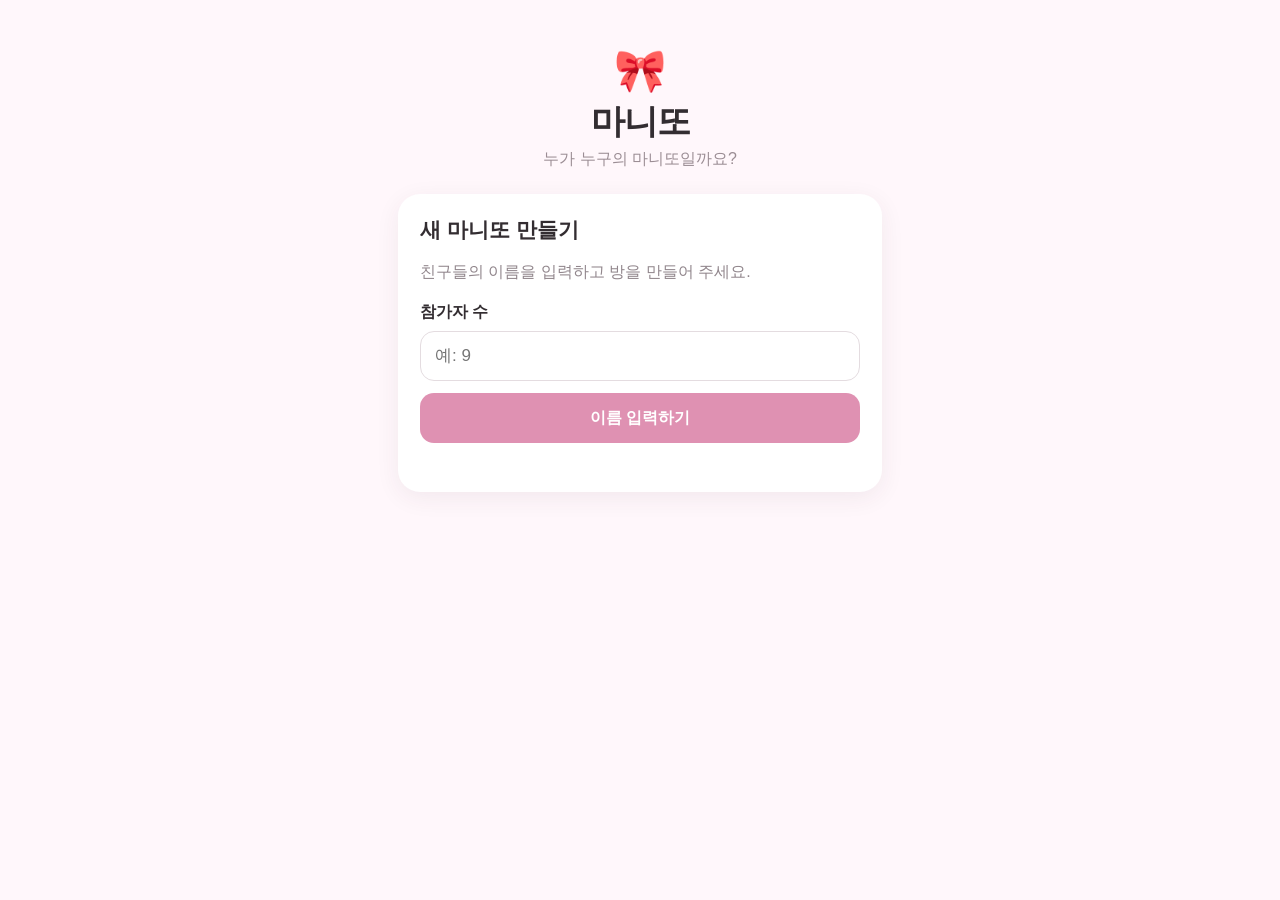
==== manitto/index.html @ 4a40ef9e "Add files via upload" ====
<!doctype html>
<html lang="ko">
<head>
  <meta charset="utf-8">
  <meta name="viewport" content="width=device-width,initial-scale=1,viewport-fit=cover">
  <meta name="theme-color" content="#fff7fb">
  <title>🎀 마니또</title>
  <link rel="stylesheet" href="style.css">
</head>
<body>
  <main class="app">
    <header>
      <div class="logo">🎀</div>
      <h1>마니또</h1>
      <p>누가 누구의 마니또일까요?</p>
    </header>

    <section id="home" class="card">
      <h2>새 마니또 만들기</h2>
      <p class="muted">친구들의 이름을 입력하고 방을 만들어 주세요.</p>
      <label>참가자 수</label>
      <input id="count" type="number" min="2" max="100" inputmode="numeric" placeholder="예: 9">
      <button id="makeNames" class="primary">이름 입력하기</button>
      <div id="homeError" class="error"></div>
    </section>

    <section id="names" class="card hidden">
      <h2>참가자 이름</h2>
      <div id="nameInputs"></div>
      <button id="draw" class="primary">🎲 마니또 돌리기</button>
      <div id="nameError" class="error"></div>
    </section>

    <section id="room" class="card hidden">
      <div class="room-badge">ROOM</div>
      <div id="roomCode" class="room-code"></div>
      <p class="muted">아래 주소를 친구들에게 공유하세요.</p>
      <button id="copyLink" class="secondary">🔗 방 링크 복사</button>
      <div class="divider"></div>
      <h2>내 마니또 확인</h2>
      <label>내 이름</label>
      <select id="personSelect"></select>
      <button id="reveal" class="primary">🤫 내 마니또 보기</button>
      <div id="result" class="result"></div>
      <p class="tiny">결과는 본인에게만 보여주세요 🤫</p>
      <button id="newGame" class="secondary">새 마니또 만들기</button>
    </section>

    <section id="loading" class="card hidden center">
      <div class="spinner">🎀</div>
      <p>잠시만요...</p>
    </section>
  </main>
  <script src="app.js"></script>
</body>
</html>
---- manitto/style.css ----
*{box-sizing:border-box;-webkit-tap-highlight-color:transparent}body{margin:0;background:#fff7fb;color:#332d31;font-family:-apple-system,BlinkMacSystemFont,"SF Pro Display","Apple SD Gothic Neo",sans-serif}.app{width:min(100%,520px);margin:auto;padding:28px 18px 48px}header{text-align:center;padding:18px 0 24px}.logo{font-size:42px}h1{font-size:34px;margin:4px 0 4px;letter-spacing:-1px}header p{margin:0;color:#9b8d94}h2{font-size:21px;margin:0 0 8px}.card{background:#fff;border-radius:22px;padding:22px;margin-bottom:16px;box-shadow:0 6px 24px rgba(75,45,60,.07)}.muted{color:#91868c;line-height:1.5}.tiny{font-size:13px;color:#aaa;text-align:center;margin:16px 0 0}label{display:block;font-weight:700;margin:18px 0 8px}input,select{width:100%;height:50px;border:1px solid #e4dce0;border-radius:14px;background:#fff;padding:0 14px;font-size:17px;outline:none}input:focus,select:focus{border-color:#df91b2}button{width:100%;height:50px;border:0;border-radius:14px;font-size:16px;font-weight:750;margin-top:12px;cursor:pointer}.primary{background:#df91b2;color:#fff}.secondary{background:#f4edf1;color:#655860}.hidden{display:none!important}.error{color:#c94e65;font-size:14px;margin-top:9px;min-height:18px}.name-row{display:flex;gap:8px;margin:8px 0}.name-row span{width:30px;display:flex;align-items:center;justify-content:center;color:#aaa}.name-row input{flex:1}.room-badge{text-align:center;font-size:11px;font-weight:800;letter-spacing:3px;color:#a58d98}.room-code{text-align:center;font-size:31px;font-weight:900;letter-spacing:5px;margin:7px 0 4px}.divider{height:1px;background:#eee7ea;margin:22px 0}.result{text-align:center;min-height:70px;margin-top:14px}.result .label{font-size:14px;color:#a09399}.result .name{font-size:29px;font-weight:900;margin-top:5px}.center{text-align:center}.spinner{font-size:38px;animation:spin 1.2s infinite alternate}@keyframes spin{to{transform:rotate(12deg) scale(1.08)}}.copied{background:#e9f6ed!important;color:#4d805a!important}
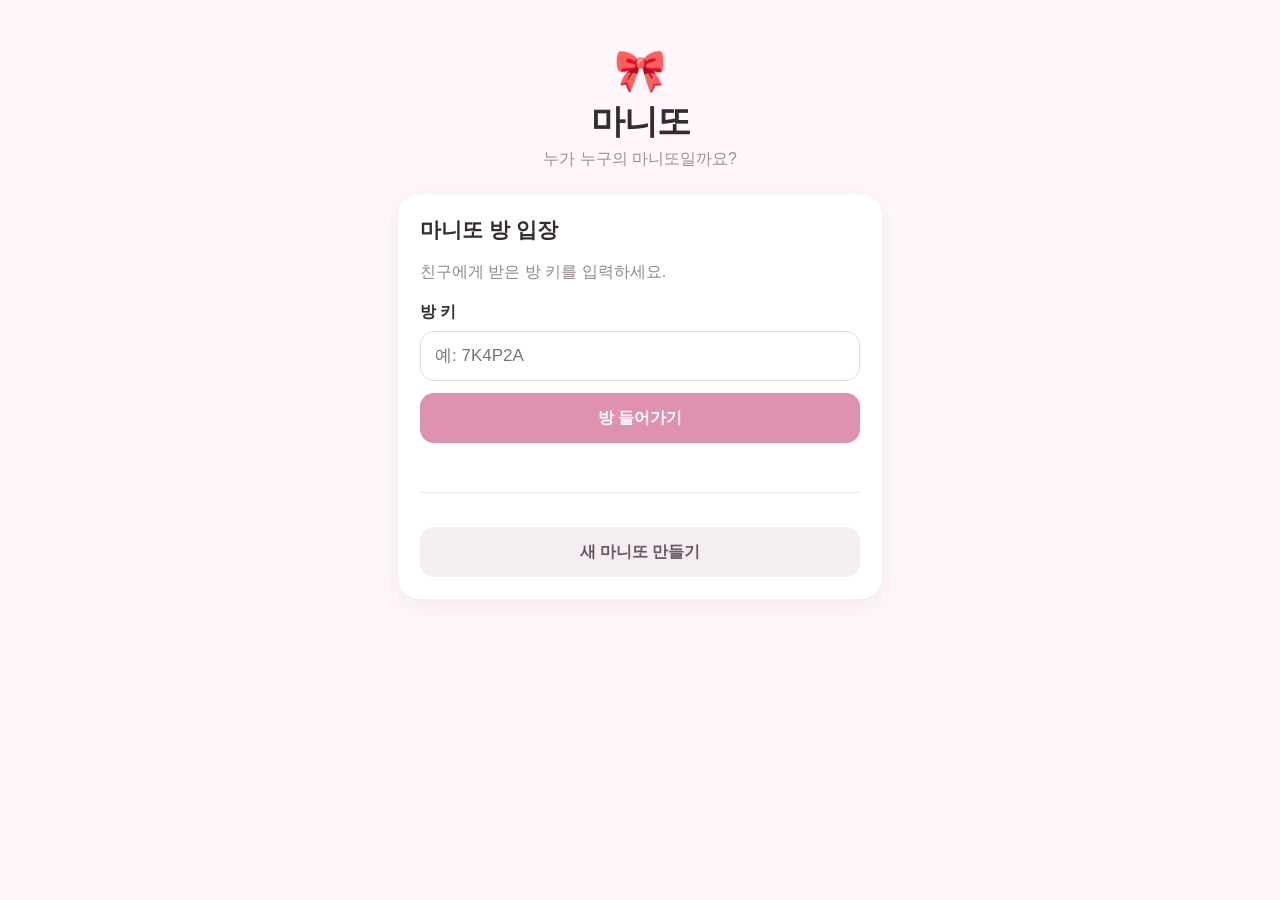
==== commit b80ef046: "update with room key" ====
--- a/manitto/index.html
+++ b/manitto/index.html
@@ -1,56 +1,52 @@
 <!doctype html>
 <html lang="ko">
 <head>
-  <meta charset="utf-8">
-  <meta name="viewport" content="width=device-width,initial-scale=1,viewport-fit=cover">
-  <meta name="theme-color" content="#fff7fb">
-  <title>🎀 마니또</title>
-  <link rel="stylesheet" href="style.css">
+<meta charset="utf-8">
+<meta name="viewport" content="width=device-width,initial-scale=1,viewport-fit=cover">
+<meta name="theme-color" content="#fff7fb">
+<title>🎀 마니또</title>
+<link rel="stylesheet" href="style.css">
 </head>
 <body>
-  <main class="app">
-    <header>
-      <div class="logo">🎀</div>
-      <h1>마니또</h1>
-      <p>누가 누구의 마니또일까요?</p>
-    </header>
+<main class="app">
+<header><div class="logo">🎀</div><h1>마니또</h1><p>누가 누구의 마니또일까요?</p></header>
 
-    <section id="home" class="card">
-      <h2>새 마니또 만들기</h2>
-      <p class="muted">친구들의 이름을 입력하고 방을 만들어 주세요.</p>
-      <label>참가자 수</label>
-      <input id="count" type="number" min="2" max="100" inputmode="numeric" placeholder="예: 9">
-      <button id="makeNames" class="primary">이름 입력하기</button>
-      <div id="homeError" class="error"></div>
-    </section>
+<section id="home" class="card">
+<h2>마니또 방 입장</h2><p class="muted">친구에게 받은 방 키를 입력하세요.</p>
+<label for="roomKey">방 키</label>
+<input id="roomKey" type="text" maxlength="6" autocapitalize="characters" autocomplete="off" placeholder="예: 7K4P2A">
+<button id="joinRoom" class="primary">방 들어가기</button>
+<div id="homeError" class="error"></div>
+<div class="divider"></div>
+<button id="createRoom" class="secondary">새 마니또 만들기</button>
+</section>
 
-    <section id="names" class="card hidden">
-      <h2>참가자 이름</h2>
-      <div id="nameInputs"></div>
-      <button id="draw" class="primary">🎲 마니또 돌리기</button>
-      <div id="nameError" class="error"></div>
-    </section>
+<section id="names" class="card hidden">
+<h2>새 마니또 만들기</h2><p class="muted">참가자 수와 이름을 입력하세요.</p>
+<label for="count">참가자 수</label>
+<input id="count" type="number" min="2" max="100" inputmode="numeric" placeholder="예: 9">
+<button id="makeNames" class="primary">이름 입력하기</button>
+<div id="nameInputs"></div>
+<button id="draw" class="primary hidden">🎲 마니또 돌리기</button>
+<div id="nameError" class="error"></div>
+<button id="backHome" class="secondary">← 방 키 입력으로 돌아가기</button>
+</section>
 
-    <section id="room" class="card hidden">
-      <div class="room-badge">ROOM</div>
-      <div id="roomCode" class="room-code"></div>
-      <p class="muted">아래 주소를 친구들에게 공유하세요.</p>
-      <button id="copyLink" class="secondary">🔗 방 링크 복사</button>
-      <div class="divider"></div>
-      <h2>내 마니또 확인</h2>
-      <label>내 이름</label>
-      <select id="personSelect"></select>
-      <button id="reveal" class="primary">🤫 내 마니또 보기</button>
-      <div id="result" class="result"></div>
-      <p class="tiny">결과는 본인에게만 보여주세요 🤫</p>
-      <button id="newGame" class="secondary">새 마니또 만들기</button>
-    </section>
+<section id="room" class="card hidden">
+<div class="room-badge">ROOM</div><div id="roomCode" class="room-code"></div>
+<p class="muted">친구들에게 방 키 또는 링크를 공유하세요.</p>
+<button id="copyLink" class="secondary">🔗 방 링크 복사</button>
+<div class="divider"></div>
+<h2>내 마니또 확인</h2><label for="personSelect">내 이름</label>
+<select id="personSelect"></select>
+<button id="reveal" class="primary">🤫 내 마니또 보기</button>
+<div id="result" class="result"></div>
+<p class="tiny">결과는 본인에게만 보여주세요 🤫</p>
+<button id="newGame" class="secondary">새 마니또 만들기</button>
+</section>
 
-    <section id="loading" class="card hidden center">
-      <div class="spinner">🎀</div>
-      <p>잠시만요...</p>
-    </section>
-  </main>
-  <script src="app.js"></script>
+<section id="loading" class="card hidden center"><div class="spinner">🎀</div><p>방을 찾는 중...</p></section>
+</main>
+<script src="app.js"></script>
 </body>
-</html>
+</html>
--- a/manitto/style.css
+++ b/manitto/style.css
@@ -1 +1,3 @@
-*{box-sizing:border-box;-webkit-tap-highlight-color:transparent}body{margin:0;background:#fff7fb;color:#332d31;font-family:-apple-system,BlinkMacSystemFont,"SF Pro Display","Apple SD Gothic Neo",sans-serif}.app{width:min(100%,520px);margin:auto;padding:28px 18px 48px}header{text-align:center;padding:18px 0 24px}.logo{font-size:42px}h1{font-size:34px;margin:4px 0 4px;letter-spacing:-1px}header p{margin:0;color:#9b8d94}h2{font-size:21px;margin:0 0 8px}.card{background:#fff;border-radius:22px;padding:22px;margin-bottom:16px;box-shadow:0 6px 24px rgba(75,45,60,.07)}.muted{color:#91868c;line-height:1.5}.tiny{font-size:13px;color:#aaa;text-align:center;margin:16px 0 0}label{display:block;font-weight:700;margin:18px 0 8px}input,select{width:100%;height:50px;border:1px solid #e4dce0;border-radius:14px;background:#fff;padding:0 14px;font-size:17px;outline:none}input:focus,select:focus{border-color:#df91b2}button{width:100%;height:50px;border:0;border-radius:14px;font-size:16px;font-weight:750;margin-top:12px;cursor:pointer}.primary{background:#df91b2;color:#fff}.secondary{background:#f4edf1;color:#655860}.hidden{display:none!important}.error{color:#c94e65;font-size:14px;margin-top:9px;min-height:18px}.name-row{display:flex;gap:8px;margin:8px 0}.name-row span{width:30px;display:flex;align-items:center;justify-content:center;color:#aaa}.name-row input{flex:1}.room-badge{text-align:center;font-size:11px;font-weight:800;letter-spacing:3px;color:#a58d98}.room-code{text-align:center;font-size:31px;font-weight:900;letter-spacing:5px;margin:7px 0 4px}.divider{height:1px;background:#eee7ea;margin:22px 0}.result{text-align:center;min-height:70px;margin-top:14px}.result .label{font-size:14px;color:#a09399}.result .name{font-size:29px;font-weight:900;margin-top:5px}.center{text-align:center}.spinner{font-size:38px;animation:spin 1.2s infinite alternate}@keyframes spin{to{transform:rotate(12deg) scale(1.08)}}.copied{background:#e9f6ed!important;color:#4d805a!important}+*{box-sizing:border-box;-webkit-tap-highlight-color:transparent}
+body{margin:0;background:#fff7fb;color:#332d31;font-family:-apple-system,BlinkMacSystemFont,"SF Pro Display","Apple SD Gothic Neo",sans-serif}
+.app{width:min(100%,520px);margin:auto;padding:28px 18px 48px}header{text-align:center;padding:18px 0 24px}.logo{font-size:42px}h1{font-size:34px;margin:4px 0;letter-spacing:-1px}header p{margin:0;color:#9b8d94}h2{font-size:21px;margin:0 0 8px}.card{background:#fff;border-radius:22px;padding:22px;margin-bottom:16px;box-shadow:0 6px 24px rgba(75,45,60,.07)}.muted{color:#91868c;line-height:1.5}.tiny{font-size:13px;color:#aaa;text-align:center;margin:16px 0 0}label{display:block;font-weight:700;margin:18px 0 8px}input,select{width:100%;height:50px;border:1px solid #e4dce0;border-radius:14px;background:#fff;padding:0 14px;font-size:17px;outline:none}input:focus,select:focus{border-color:#df91b2}button{width:100%;height:50px;border:0;border-radius:14px;font-size:16px;font-weight:750;margin-top:12px;cursor:pointer}.primary{background:#df91b2;color:#fff}.secondary{background:#f4edf1;color:#655860}.hidden{display:none!important}.error{color:#c94e65;font-size:14px;margin-top:9px;min-height:18px}.name-row{display:flex;gap:8px;margin:8px 0}.name-row span{width:30px;display:flex;align-items:center;justify-content:center;color:#aaa}.name-row input{flex:1}.room-badge{text-align:center;font-size:11px;font-weight:800;letter-spacing:3px;color:#a58d98}.room-code{text-align:center;font-size:31px;font-weight:900;letter-spacing:5px;margin:7px 0 4px}.divider{height:1px;background:#eee7ea;margin:22px 0}.result{text-align:center;min-height:70px;margin-top:14px}.result .label{font-size:14px;color:#a09399}.result .name{font-size:29px;font-weight:900;margin-top:5px}.center{text-align:center}.spinner{font-size:38px;animation:spin 1.2s infinite alternate}@keyframes spin{to{transform:rotate(12deg) scale(1.08)}}.copied{background:#e9f6ed!important;color:#4d805a!important}
